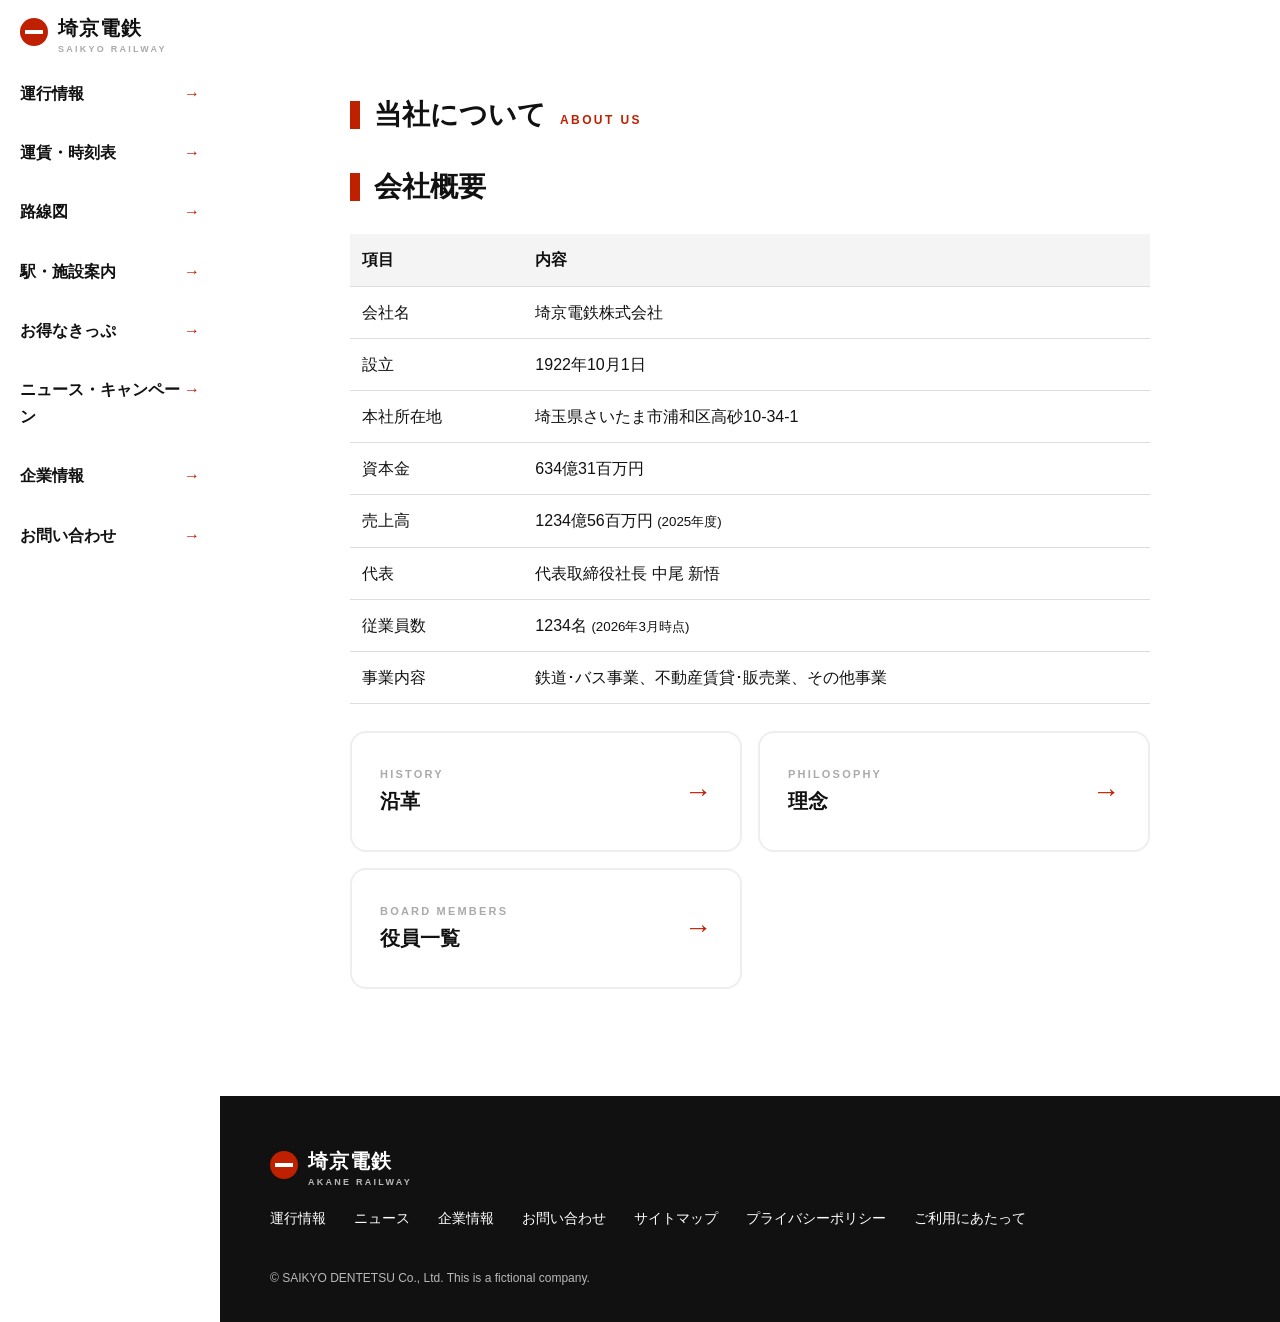
==== company-overview.html @ 90a04825 "add history" ====
<!DOCTYPE html>
<html lang="ja">

<head>
    <meta charset="UTF-8">
    <meta name="viewport" content="width=device-width, initial-scale=1, viewport-fit=cover">
    <meta name="robots" content="noindex, nofollow">
    <title>埼京電鉄 | SAIKYO RAILWAY</title>
    <link rel="stylesheet" href="style.css">
</head>

<style>
</style>

<body>
    <header>
        <a href="index.html" class="logo"><i></i>
            <div>埼京電鉄<small>SAIKYO RAILWAY</small></div>
        </a>
        <button class="burger" id="burger" aria-label="メニュー" aria-expanded="false"
            aria-controls="menu"><span></span><span></span><span></span></button>
    </header>

    <nav id="menu" aria-label="メインメニュー">
        <a href="#info">運行情報</a>
        <a href="#info">運賃・時刻表</a>
        <a href="#info">路線図</a>
        <a href="#info">駅・施設案内</a>
        <a href="#info">お得なきっぷ</a>
        <a href="#news">ニュース・キャンペーン</a>
        <a href="#company">企業情報</a>
        <a href="#footer">お問い合わせ</a>
    </nav>

    <main id="top">
        <br>
        <section id="company">
            <h2>当社について<span>ABOUT US</span></h2>
            <h2>会社概要</h2>

            <table>
                <thead>
                    <tr>
                        <th>項目</th>
                        <th>内容</th>
                    </tr>
                </thead>
                <tbody>
                    <tr>
                        <td>会社名</td>
                        <td>埼京電鉄株式会社</td>
                    </tr>
                    <tr>
                        <td>設立</td>
                        <td>1922年10月1日</td>
                    </tr>
                    <tr>
                        <td>本社所在地</td>
                        <td>埼玉県さいたま市浦和区高砂10-34-1</td>
                    </tr>
                    <tr>
                        <td>資本金</td>
                        <td>634億31百万円</td>
                    </tr>
                    <tr>
                        <td>売上高</td>
                        <td>1234億56百万円 <small>(2025年度)</small></td>
                    </tr>
                    <tr>
                        <td>代表</td>
                        <td>代表取締役社長 中尾 新悟</td>
                    </tr>
                    <tr>
                        <td>従業員数</td>
                        <td>1234名 <small>(2026年3月時点)</small></td>
                    </tr>
                    <tr>
                        <td>事業内容</td>
                        <td>鉄道･バス事業、不動産賃貸･販売業、その他事業</td>
                    </tr>
                </tbody>
            </table>

            <br>
            <div class="big">
                <a href="history.html">
                    <div><small>HISTORY</small>沿革</div>
                </a>
                <a href="#">
                    <div><small>PHILOSOPHY</small>理念</div>
                </a>
                <a href="#">
                    <div><small>BOARD MEMBERS</small>役員一覧</div>
                </a>
            </div>
            <br>
        </section>
    </main>

    <footer id="footer">
        <a href="#top" class="logo"><i></i>
            <div>埼京電鉄<small style="color:inherit;opacity:.7">AKANE RAILWAY</small></div>
        </a>
        <div class="fl">
            <a href="#info">運行情報</a><a href="#news">ニュース</a><a href="#company">企業情報</a><a href="#footer">お問い合わせ</a><a
                href="#footer">サイトマップ</a><a href="#footer">プライバシーポリシー</a><a href="#footer">ご利用にあたって</a>
        </div>
        <small>© SAIKYO DENTETSU Co., Ltd. This is a fictional company.</small>
    </footer>

    <script>
        const $ = s => document.querySelector(s), $$ = s => [...document.querySelectorAll(s)];
        // menu
        const burger = $('#burger'), menu = $('#menu');
        burger.onclick = () => { const o = menu.classList.toggle('open'); burger.setAttribute('aria-expanded', o) };
        $$('#menu a').forEach(a => a.onclick = () => { menu.classList.remove('open'); burger.setAttribute('aria-expanded', false) });
    </script>
</body>

</html>
---- style.css ----
:root {
    --bg: #fff;
    --fg: #111;
    --sub: #aaa;
    --line: #eee;
    --soft: #eee;
    --ac: #be2000;
    --gap: 50px;
    --hh: 64px;
    --nw: 220px;
    box-sizing: border-box
}

/*@media (prefers-color-scheme:dark) {
    :root:not([data-theme="light"]) {
        --bg: #111;
        --fg: #fff;
        --sub: #bbb;
        --line: #333;
        --soft: #222;BE2000
    }
}
*/

:root[data-theme="dark"] {
    --bg: #111;
    --fg: #fff;
    --sub: #aaa;
    --line: #fff;
    --soft: #222
}

*,
*::before,
*::after {
    box-sizing: border-box;
    margin: 0;
    padding: 0
}

html {
    scroll-behavior: smooth;
    scroll-padding-top: calc(var(--hh) + env(safe-area-inset-top, 0px) + 8px);
    height: auto
}

body {
    font-family: "Hiragino Sans", "Noto Sans JP", "Yu Gothic", Meiryo, sans-serif;
    background: var(--bg);
    color: var(--fg);
    line-height: 1.7;
    padding-bottom: env(safe-area-inset-bottom, 0px)
}

a {
    color: inherit;
    text-decoration: none
}

ul {
    list-style: none
}

button {
    font: inherit;
    color: inherit;
    background: none;
    border: 0;
    cursor: pointer
}

/* header */
header {
    position: fixed;
    top: 0;
    left: 0;
    right: 0;
    z-index: 30;
    height: calc(var(--hh) + env(safe-area-inset-top, 0px));
    padding: env(safe-area-inset-top, 0px) 20px 0;
    background: #ffffffcc;
    display: flex;
    align-items: center;
    justify-content: space-between;
    backdrop-filter: blur(2px);
}

.logo {
    display: flex;
    align-items: center;
    gap: 10px;
    font-weight: 900;
    font-size: 20px;
    letter-spacing: .05em
}

.logo i {
    width: 28px;
    height: 28px;
    border-radius: 50%;
    background: var(--ac);
    position: relative;
    display: block
}

.logo i::after {
    content: "";
    position: absolute;
    left: 5px;
    right: 5px;
    top: 12px;
    height: 4px;
    background: #fff
}

.logo small {
    display: block;
    font-size: 9px;
    letter-spacing: .25em;
    color: var(--sub);
    font-weight: 700;
    line-height: 1
}

.burger {
    display: none;
    width: 44px;
    height: 44px;
    position: relative
}

.burger span {
    position: absolute;
    left: 10px;
    right: 10px;
    height: 3px;
    background: var(--fg);
    transition: .25s
}

.burger span:nth-child(1) {
    top: 14px
}

.burger span:nth-child(2) {
    top: 21px
}

.burger span:nth-child(3) {
    top: 28px
}

.burger[aria-expanded="true"] span:nth-child(1) {
    top: 21px;
    transform: rotate(45deg)
}

.burger[aria-expanded="true"] span:nth-child(2) {
    opacity: 0
}

.burger[aria-expanded="true"] span:nth-child(3) {
    top: 21px;
    transform: rotate(-45deg)
}

/* menu */
nav {
    position: fixed;
    top: calc(var(--hh) + env(safe-area-inset-top, 0px));
    left: 0;
    bottom: 0;
    width: var(--nw);
    background: #ffffffcc;
    overflow-y: auto;
    z-index: 20;
    backdrop-filter: blur(2px);
}

nav a {
    display: flex;
    justify-content: space-between;
    padding: 16px 20px;
    font-weight: 700;
}

nav a::after {
    content: "→";
    color: var(--ac)
}

nav a:hover {
    background: var(--fg);
    color: var(--bg)
}

main {
    margin-left: var(--nw);
    padding-top: calc(var(--hh) + env(safe-area-inset-top, 0px))
}

section {
    padding: 0 var(--gap) 80px;
    max-width: 900px;
    margin: 0 auto;
}

h2 {
    font-size: 28px;
    font-weight: 900;
    display: flex;
    align-items: baseline;
    gap: 14px;
    margin-bottom: 24px
}

h2 span {
    font-size: 12px;
    letter-spacing: .2em;
    color: var(--ac)
}

h2::before {
    content: "";
    width: 10px;
    height: 28px;
    background: var(--ac);
    align-self: center
}

/* hero */
.hero {
    margin: 0 50px 50px 50px;
    aspect-ratio: 21/9;
    min-height: 200px;
    border-radius: 24px;
    overflow: hidden;
    position: relative;
    background: var(--soft)
}

.slide {
    position: absolute;
    inset: 0;
    opacity: 0;
    transition: opacity .8s;
    display: flex;
    flex-direction: column;
    justify-content: flex-end;
    padding: 32px;
    color: #fff
}

.slide.on {
    opacity: 1
}

.slide b {
    font-size: clamp(20px, 3.4vw, 44px);
    line-height: 1.3;
    position: relative;
    z-index: 1
}

.slide em {
    font-style: normal;
    font-size: 12px;
    letter-spacing: .3em;
    position: relative;
    z-index: 1
}

.slide:nth-child(1) {
    background: linear-gradient(135deg, #222, #666)
}

.slide:nth-child(2) {
    background: linear-gradient(135deg, #444, #999)
}

.slide:nth-child(3) {
    background: linear-gradient(135deg, #111, #555)
}

.slide:nth-child(4) {
    background: linear-gradient(135deg, #333, #888)
}

.slide::before {
    content: "";
    position: absolute;
    left: 0;
    right: 0;
    bottom: 0;
    height: 22%;
    background: repeating-linear-gradient(90deg, rgba(255, 255, 255, .18) 0 40px, transparent 40px 80px)
}

.slide::after {
    content: "";
    position: absolute;
    left: 0;
    top: 40%;
    width: 100%;
    height: 10px;
    background: var(--ac)
}

.dots {
    position: absolute;
    right: 20px;
    bottom: 16px;
    display: flex;
    gap: 8px;
    z-index: 2
}

.dots i {
    width: 10px;
    height: 10px;
    border-radius: 50%;
    background: rgba(255, 255, 255, .5)
}

.dots i.on {
    background: #fff
}

/* tabs */
.tabs {
    display: flex;
    margin-bottom: 10px;
    overflow: hidden;
    width: fit-content;
    gap: 10px;
}

.tabs button {
    padding: 10px 36px;
    font-weight: 900;
    border: 2px solid var(--line);
    border-radius: 27px;
    transition: 150ms;
}

.tabs button[aria-selected="true"] {
    background: var(--ac);
    color: var(--bg);
    border: 2px solid var(--ac);
    border-radius: 16px;
}

.bento {
    display: grid;
    grid-template-columns: 1.2fr 1fr;
    grid-template-areas: "st nt" "lk nt";
    gap: 16px
}

.card {
    border: 2px solid var(--line);
    border-radius: 16px;
    padding: 24px
}

.card h3 {
    font-size: 16px;
    font-weight: 900;
    margin-bottom: 14px;
    display: flex;
    align-items: center;
    gap: 8px
}

.card h3::before {
    content: "";
    width: 8px;
    height: 8px;
    background: var(--ac);
    border-radius: 50%
}

.st {
    grid-area: st
}

.lk {
    grid-area: lk
}

.nt {
    grid-area: nt
}

.stat li {
    display: flex;
    align-items: center;
    gap: 14px;
    padding: 10px 0;
    border-bottom: 1px solid var(--soft)
}

.stat li:last-child {
    border: 0
}

.mark {
    width: 36px;
    height: 36px;
    border-radius: 50%;
    display: grid;
    place-items: center;
    font-weight: 900;
    font-size: 20px;
    flex: none;
    border: 2px solid var(--line);
    color:#fff
}

.mark.ok {
    background: #1dccc3;
    border-color: #1dccc3;
}

.mark.warn {
    background: #f09a2a;
    border-color: #f09a2a;
}

.mark.ng {
    background: var(--fg);
    border-color: var(--fg);
}

.stat small {
    color: var(--sub);
    margin-left: auto;
    font-size: 12px;
    text-align: right
}

.links {
    display: grid;
    grid-template-columns: repeat(2, 1fr);
    gap: 10px
}

.links a {
    border: 2px solid var(--line);
    border-radius: 12px;
    padding: 14px;
    font-weight: 700;
    display: flex;
    justify-content: space-between
}

.links a::after {
    content: "→";
    color: var(--ac)
}

.links a:hover {
    background: var(--fg);
    color: var(--bg)
}

.nt li a {
    display: block;
    padding: 12px 0;
    border-bottom: 1px solid var(--soft);
    font-size: 14px
}

.nt li a:hover {
    color: var(--ac)
}

.nt time {
    display: block;
    font-size: 11px;
    color: var(--sub)
}

/* news */
.filter {
    display: flex;
    flex-wrap: wrap;
    gap: 8px;
    margin-bottom: 20px
}

.filter button {
    border: 2px solid var(--line);
    border-radius: 20px;
    padding: 6px 18px;
    font-weight: 700;
    font-size: 14px;
    transition: 150ms;
}

.filter button[aria-pressed="true"] {
    background: var(--ac);
    border-color: var(--ac);
    color: #fff;
    border-radius: 12px;
}

.feed {
    border: 2px solid var(--line);
    border-radius: 16px;
    height: fit-content;
    max-height: 90vh;
    overflow-x: hidden
}

.post {
    display: flex;
    gap: 10px;
    padding: 18px 20px;
    border-bottom: 1px solid var(--line)
}

.post:last-child {
    border: 0
}

.post img{
    width: 100%;
    max-width: 400px;
    max-height: 400px;
    margin: 10px 0 0;
    border-radius: 10px;
}
.post a{
    border-bottom:var(--ac) solid 2px;
}

.av {
    width: 35px;
    height: 35px;
    border-radius: 999px;
    background: var(--soft);
    color: var(--bg);
    display: grid;
    place-items: center;
    font-weight: 900;
    flex: none
}

.pb {
    min-width: 0;
    flex: 1
}

.pn {
    font-size: 14px
}

.pn b {
    margin-right: 6px;
    color: var(--ac);
}

.pn span {
    color: var(--sub);
    font-size: 12px
}

.pt {
    margin: 4px 0 8px;
    overflow-wrap: anywhere
}

.tag {
    display: inline-block;
    font-size: 11px;
    font-weight: 700;
    border: 1.5px solid var(--ac);
    color: var(--ac);
    border-radius: 4px;
    padding: 0 8px
}

.post[hidden] {
    display: none
}

/* company */
.co-img {
    aspect-ratio: 21/9;
    min-height: 180px;
    border-radius: 24px;
    background: linear-gradient(135deg, #111, #555);
    position: relative;
    overflow: hidden;
    margin-bottom: 32px
}

.co-img::before {
    content: "COMPANY IMAGE";
    position: absolute;
    left: 24px;
    bottom: 16px;
    color: #fff;
    font-size: 12px;
    letter-spacing: .3em
}

.co-img::after {
    content: "";
    position: absolute;
    right: -40px;
    top: -40px;
    width: 220px;
    height: 220px;
    border-radius: 50%;
    background: var(--ac)
}

.catch {
    font-size: clamp(28px, 4.6vw, 56px);
    font-weight: 900;
    line-height: 1.3;
    margin-bottom: 16px
}

.catch em {
    font-style: normal;
    color: var(--ac)
}

.desc {
    max-width: 680px;
    color: var(--sub);
    margin-bottom: 32px
}

.big {
    display: grid;
    grid-template-columns: repeat(2, 1fr);
    gap: 16px
}

.big a {
    border: 2px solid var(--line);
    border-radius: 16px;
    padding: 32px 28px;
    font-size: 20px;
    font-weight: 900;
    display: flex;
    justify-content: space-between;
    align-items: center
}

.big a small {
    display: block;
    font-size: 11px;
    letter-spacing: .2em;
    color: var(--sub)
}

.big a::after {
    content: "→";
    color: var(--ac);
    font-size: 28px
}

.big a:hover {
    background: var(--fg);
    color: var(--bg)
}

.big a:hover small {
    color: var(--bg)
}

footer {
    margin-left: var(--nw);
    background: var(--fg);
    color: var(--bg);
    padding: 48px var(--gap) 32px
}

footer .fl {
    display: flex;
    flex-wrap: wrap;
    gap: 12px 28px;
    margin: 20px 0 32px;
    font-size: 14px
}

footer .fl a:hover {
    color: var(--ac)
}

footer small {
    opacity: .7;
    font-size: 12px
}

@media (max-width:900px) {
    :root {
        --gap: 20px;
        --nw: 0px
    }

    .burger {
        display: block
    }

    nav {
        width: 100%;
        transform: translateX(-100%);
        transition: transform .3s;
        border-right: 0
    }

    nav.open {
        transform: none
    }

    .bento {
        grid-template-columns: 1fr;
        grid-template-areas: "st" "lk" "nt"
    }

    .big {
        grid-template-columns: 1fr
    }

    .hero {
        aspect-ratio: 1/1;
        margin: 0 0 20px 0;
        border-radius: 0;
    }

    .co-img {
        aspect-ratio: 16/10
    }

    .slide {
        padding: 20px
    }

    h2 {
        font-size: 24px
    }
}




/*table*/
table {
    width: 100%;
    border-collapse: collapse;
    font-family: sans-serif;
}

th, td {
    padding: 12px;
    text-align: left;
    border-bottom: 1px solid #ddd;
}

th {
    background-color: #f4f4f4;
    font-weight: bold;
}
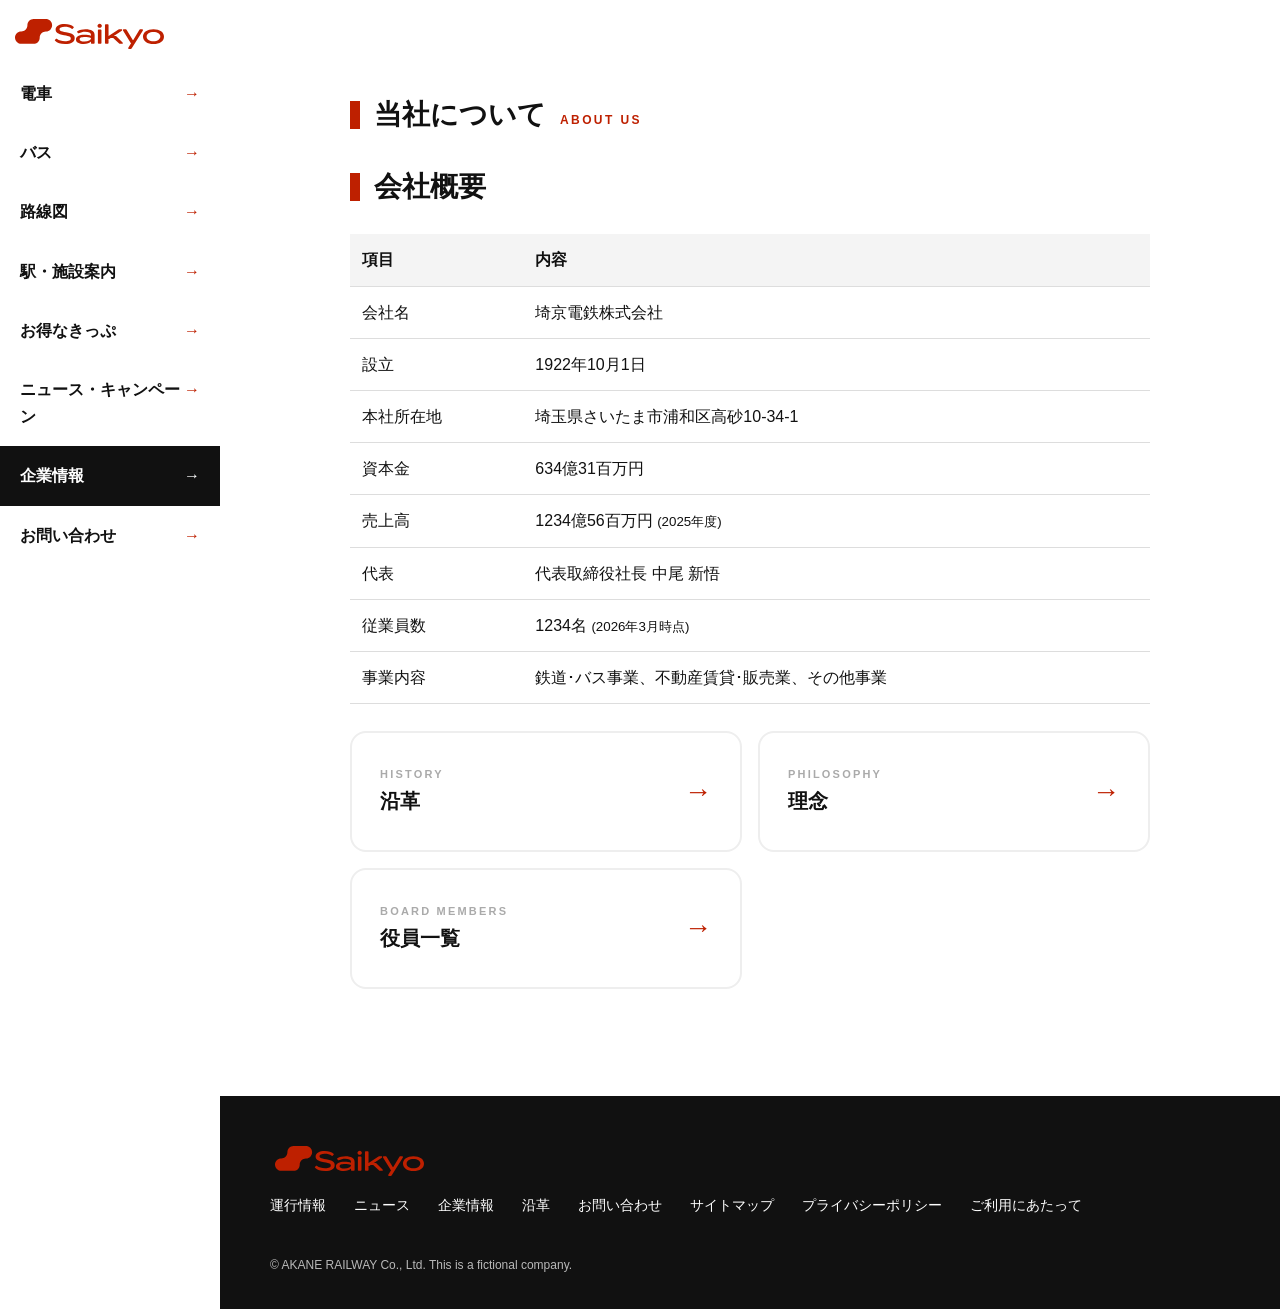
==== commit 828dbefa: "修正" ====
--- a/company-overview.html
+++ b/company-overview.html
@@ -13,25 +13,6 @@
 </style>
 
 <body>
-    <header>
-        <a href="index.html" class="logo"><i></i>
-            <div>埼京電鉄<small>SAIKYO RAILWAY</small></div>
-        </a>
-        <button class="burger" id="burger" aria-label="メニュー" aria-expanded="false"
-            aria-controls="menu"><span></span><span></span><span></span></button>
-    </header>
-
-    <nav id="menu" aria-label="メインメニュー">
-        <a href="#info">運行情報</a>
-        <a href="#info">運賃・時刻表</a>
-        <a href="#info">路線図</a>
-        <a href="#info">駅・施設案内</a>
-        <a href="#info">お得なきっぷ</a>
-        <a href="#news">ニュース・キャンペーン</a>
-        <a href="#company">企業情報</a>
-        <a href="#footer">お問い合わせ</a>
-    </nav>
-
     <main id="top">
         <br>
         <section id="company">
@@ -97,23 +78,11 @@
         </section>
     </main>
 
-    <footer id="footer">
-        <a href="#top" class="logo"><i></i>
-            <div>埼京電鉄<small style="color:inherit;opacity:.7">AKANE RAILWAY</small></div>
-        </a>
-        <div class="fl">
-            <a href="#info">運行情報</a><a href="#news">ニュース</a><a href="#company">企業情報</a><a href="#footer">お問い合わせ</a><a
-                href="#footer">サイトマップ</a><a href="#footer">プライバシーポリシー</a><a href="#footer">ご利用にあたって</a>
-        </div>
-        <small>© SAIKYO DENTETSU Co., Ltd. This is a fictional company.</small>
-    </footer>
+    <div id="site-header"></div>
+    <div id="site-footer"></div>
+    <script src="components.js"></script>
 
     <script>
-        const $ = s => document.querySelector(s), $$ = s => [...document.querySelectorAll(s)];
-        // menu
-        const burger = $('#burger'), menu = $('#menu');
-        burger.onclick = () => { const o = menu.classList.toggle('open'); burger.setAttribute('aria-expanded', o) };
-        $$('#menu a').forEach(a => a.onclick = () => { menu.classList.remove('open'); burger.setAttribute('aria-expanded', false) });
     </script>
 </body>
 
--- a/style.css
+++ b/style.css
@@ -77,12 +77,12 @@
     right: 0;
     z-index: 30;
     height: calc(var(--hh) + env(safe-area-inset-top, 0px));
-    padding: env(safe-area-inset-top, 0px) 20px 0;
+    padding: env(safe-area-inset-top, 0px) 10px 0;
     background: #ffffffcc;
     display: flex;
     align-items: center;
     justify-content: space-between;
-    backdrop-filter: blur(2px);
+    backdrop-filter: blur(3px);
 }
 
 .logo {
@@ -122,6 +122,11 @@
     line-height: 1
 }
 
+.logo img{
+    height: 30px;
+    transform: translate(5px,2px);
+}
+
 .burger {
     display: none;
     width: 44px;
@@ -135,19 +140,17 @@
     right: 10px;
     height: 3px;
     background: var(--fg);
-    transition: .25s
+    transition: .25s;
+    border-radius: 10px;
 }
 
 .burger span:nth-child(1) {
-    top: 14px
+    top: 16px;
 }
 
 .burger span:nth-child(2) {
-    top: 21px
-}
-
-.burger span:nth-child(3) {
-    top: 28px
+    top: 26px;
+    width: 15px;
 }
 
 .burger[aria-expanded="true"] span:nth-child(1) {
@@ -156,12 +159,9 @@
 }
 
 .burger[aria-expanded="true"] span:nth-child(2) {
-    opacity: 0
-}
-
-.burger[aria-expanded="true"] span:nth-child(3) {
     top: 21px;
-    transform: rotate(-45deg)
+    transform: rotate(-45deg);
+    width: 24px;
 }
 
 /* menu */
@@ -174,7 +174,7 @@
     background: #ffffffcc;
     overflow-y: auto;
     z-index: 20;
-    backdrop-filter: blur(2px);
+    backdrop-filter: blur(3px);
 }
 
 nav a {
@@ -248,11 +248,18 @@
     flex-direction: column;
     justify-content: flex-end;
     padding: 32px;
-    color: #fff
+    color: #fff;
 }
 
 .slide.on {
-    opacity: 1
+    opacity: 1;
+}
+
+.slide img{
+    width: 100%;
+    position: absolute;
+    top: 0;
+    left: 0;
 }
 
 .slide b {
@@ -287,23 +294,14 @@
 }
 
 .slide::before {
+    z-index: 1;
     content: "";
     position: absolute;
     left: 0;
     right: 0;
     bottom: 0;
-    height: 22%;
-    background: repeating-linear-gradient(90deg, rgba(255, 255, 255, .18) 0 40px, transparent 40px 80px)
-}
-
-.slide::after {
-    content: "";
-    position: absolute;
-    left: 0;
-    top: 40%;
-    width: 100%;
-    height: 10px;
-    background: var(--ac)
+    height: 180px;
+    background: repeating-linear-gradient(0deg, #00000093, #00000000)
 }
 
 .dots {
@@ -340,7 +338,7 @@
     font-weight: 900;
     border: 2px solid var(--line);
     border-radius: 27px;
-    transition: 150ms;
+    transition: 200ms;
 }
 
 .tabs button[aria-selected="true"] {
@@ -495,7 +493,7 @@
     padding: 6px 18px;
     font-weight: 700;
     font-size: 14px;
-    transition: 150ms;
+    transition: 200ms;
 }
 
 .filter button[aria-pressed="true"] {
@@ -745,6 +743,11 @@
     h2 {
         font-size: 24px
     }
+
+    .slide img{
+        height: 100%;
+        width: auto;
+    }
 }
 
 
@@ -766,4 +769,7 @@
 th {
     background-color: #f4f4f4;
     font-weight: bold;
-}+}
+
+nav a.current{background:var(--fg);color:var(--bg)}
+nav a.current::after{color:var(--bg)}
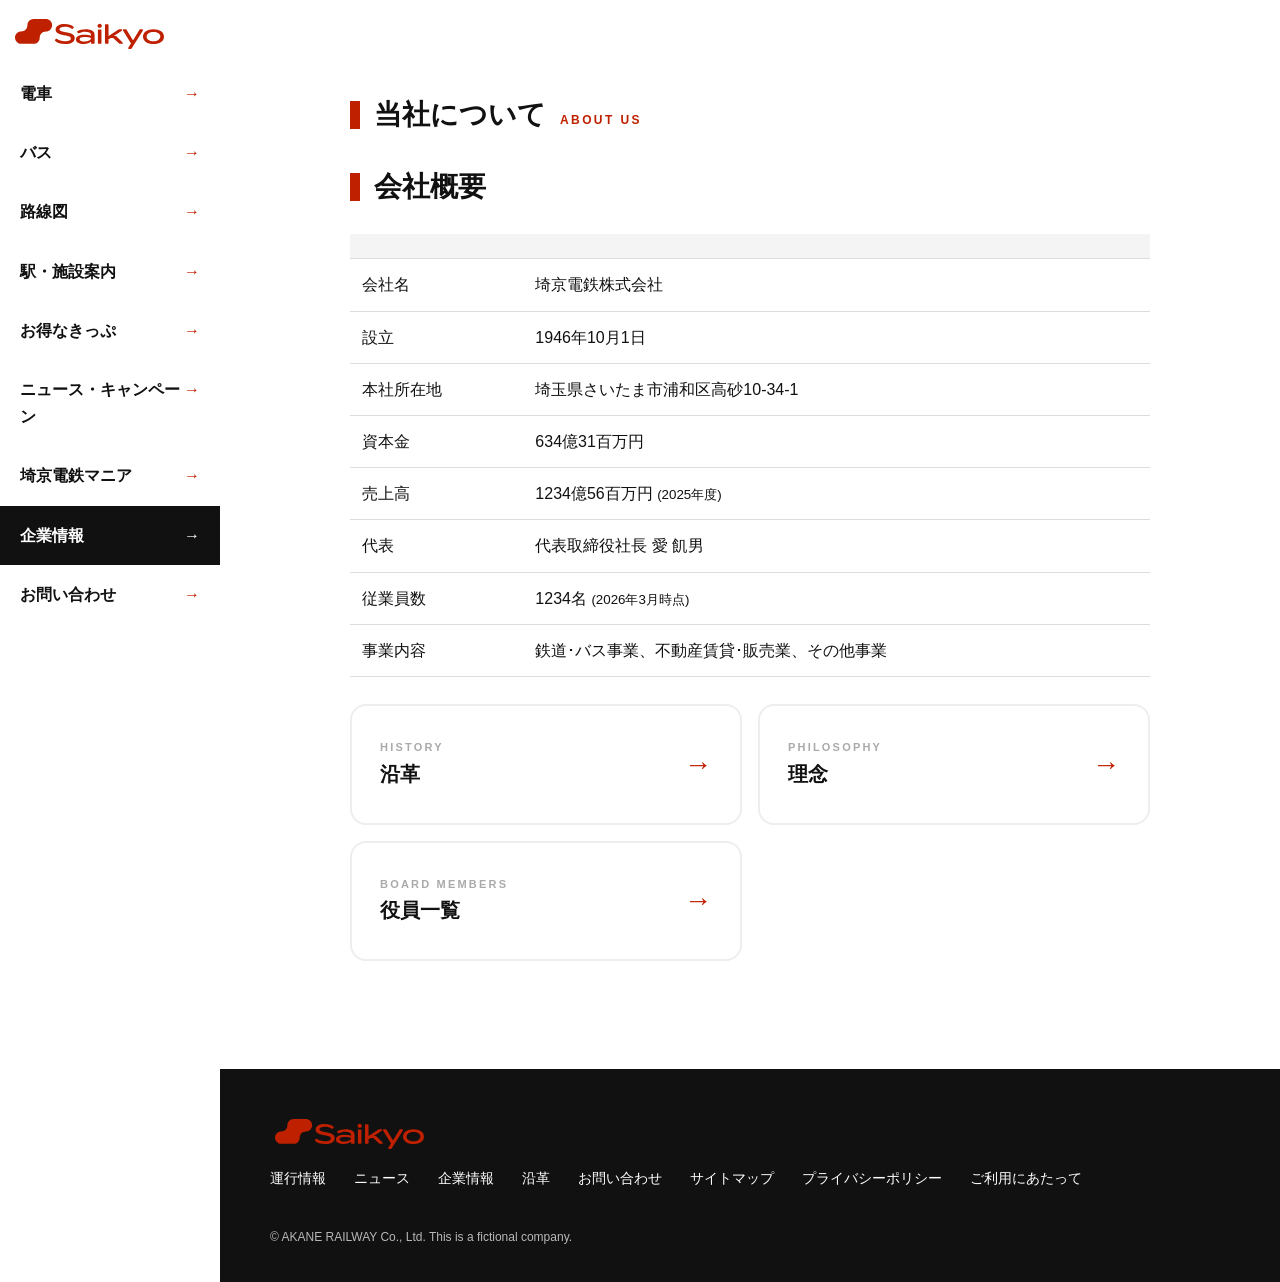
==== commit f62855e0: "a" ====
--- a/company-overview.html
+++ b/company-overview.html
@@ -22,8 +22,8 @@
             <table>
                 <thead>
                     <tr>
-                        <th>項目</th>
-                        <th>内容</th>
+                        <th></th>
+                        <th></th>
                     </tr>
                 </thead>
                 <tbody>
@@ -33,7 +33,7 @@
                     </tr>
                     <tr>
                         <td>設立</td>
-                        <td>1922年10月1日</td>
+                        <td>1946年10月1日</td>
                     </tr>
                     <tr>
                         <td>本社所在地</td>
@@ -49,7 +49,7 @@
                     </tr>
                     <tr>
                         <td>代表</td>
-                        <td>代表取締役社長 中尾 新悟</td>
+                        <td>代表取締役社長 愛 飢男</td>
                     </tr>
                     <tr>
                         <td>従業員数</td>
--- a/style.css
+++ b/style.css
@@ -76,13 +76,12 @@
     left: 0;
     right: 0;
     z-index: 30;
-    height: calc(var(--hh) + env(safe-area-inset-top, 0px));
+    height: 64px;
     padding: env(safe-area-inset-top, 0px) 10px 0;
-    background: #ffffffcc;
+    background: var(--bg);
     display: flex;
     align-items: center;
     justify-content: space-between;
-    backdrop-filter: blur(3px);
 }
 
 .logo {
@@ -122,9 +121,9 @@
     line-height: 1
 }
 
-.logo img{
+.logo img {
     height: 30px;
-    transform: translate(5px,2px);
+    transform: translate(5px, 2px);
 }
 
 .burger {
@@ -167,14 +166,13 @@
 /* menu */
 nav {
     position: fixed;
-    top: calc(var(--hh) + env(safe-area-inset-top, 0px));
+    top: 0;
     left: 0;
     bottom: 0;
     width: var(--nw);
-    background: #ffffffcc;
+    background: var(--bg);
     overflow-y: auto;
     z-index: 20;
-    backdrop-filter: blur(3px);
 }
 
 nav a {
@@ -182,6 +180,8 @@
     justify-content: space-between;
     padding: 16px 20px;
     font-weight: 700;
+    position: relative;
+    top: 64px;
 }
 
 nav a::after {
@@ -255,7 +255,7 @@
     opacity: 1;
 }
 
-.slide img{
+.slide img {
     width: 100%;
     position: absolute;
     top: 0;
@@ -328,24 +328,23 @@
 .tabs {
     display: flex;
     margin-bottom: 10px;
+    border-radius: 999px;
     overflow: hidden;
     width: fit-content;
-    gap: 10px;
+    gap: 4px;
 }
 
 .tabs button {
     padding: 10px 36px;
     font-weight: 900;
-    border: 2px solid var(--line);
-    border-radius: 27px;
+    border-radius: 10px;
     transition: 200ms;
+    background-color: var(--line);
 }
 
 .tabs button[aria-selected="true"] {
-    background: var(--ac);
+    background: var(--fg);
     color: var(--bg);
-    border: 2px solid var(--ac);
-    border-radius: 16px;
 }
 
 .bento {
@@ -412,7 +411,7 @@
     font-size: 20px;
     flex: none;
     border: 2px solid var(--line);
-    color:#fff
+    color: #fff
 }
 
 .mark.ok {
@@ -497,8 +496,8 @@
 }
 
 .filter button[aria-pressed="true"] {
-    background: var(--ac);
-    border-color: var(--ac);
+    background: var(--fg);
+    border-color: var(--fg);
     color: #fff;
     border-radius: 12px;
 }
@@ -522,15 +521,16 @@
     border: 0
 }
 
-.post img{
+.post img {
     width: 100%;
     max-width: 400px;
     max-height: 400px;
     margin: 10px 0 0;
     border-radius: 10px;
 }
-.post a{
-    border-bottom:var(--ac) solid 2px;
+
+.post a {
+    border-bottom: var(--ac) solid 2px;
 }
 
 .av {
@@ -702,6 +702,19 @@
         --nw: 0px
     }
 
+    main {
+        padding-top: 0;
+    }
+
+    header {
+        top: 5px;
+        left: 5px;
+        right: 5px;
+        height: 50px;
+        border-radius: 16px;
+        box-shadow: #0000002b 0px 2px 10px;
+    }
+
     .burger {
         display: block
     }
@@ -744,7 +757,7 @@
         font-size: 24px
     }
 
-    .slide img{
+    .slide img {
         height: 100%;
         width: auto;
     }
@@ -760,7 +773,8 @@
     font-family: sans-serif;
 }
 
-th, td {
+th,
+td {
     padding: 12px;
     text-align: left;
     border-bottom: 1px solid #ddd;
@@ -771,5 +785,106 @@
     font-weight: bold;
 }
 
-nav a.current{background:var(--fg);color:var(--bg)}
-nav a.current::after{color:var(--bg)}+nav a.current {
+    background: var(--fg);
+    color: var(--bg)
+}
+
+nav a.current::after {
+    color: var(--bg)
+}
+
+
+
+.sp-grid {
+    display: grid;
+    grid-template-columns: repeat(3, 1fr);
+    gap: 20px
+}
+
+.sp-card {
+    display: block;
+    border: 2px solid var(--line);
+    border-radius: 16px;
+    overflow: hidden;
+    transition: transform .2s
+}
+
+.sp-card[hidden] {
+    display: none
+}
+
+.sp-card:hover {
+    transform: translateY(-4px)
+}
+
+.sp-img {
+    aspect-ratio: 4/3;
+    position: relative;
+    background: linear-gradient(135deg, #222, #777);
+    border-bottom: 2px solid var(--line)
+}
+
+.sp-card:nth-child(3n+2) .sp-img {
+    background: linear-gradient(135deg, #444, #aaa)
+}
+
+.sp-card:nth-child(3n) .sp-img {
+    background: linear-gradient(135deg, #111, #555)
+}
+
+.sp-img::after {
+    content: "";
+    position: absolute;
+    left: 0;
+    bottom: 0;
+    width: 40%;
+    height: 6px;
+    background: var(--ac);
+    transition: width .3s
+}
+
+.sp-card:hover .sp-img::after {
+    width: 100%
+}
+
+.sp-chip {
+    position: absolute;
+    left: 14px;
+    top: 14px;
+    background: var(--bg);
+    color: var(--fg);
+    border: 2px solid var(--line);
+    border-radius: 999px;
+    padding: 2px 14px;
+    font-size: 12px;
+    font-weight: 700
+}
+
+.sp-body {
+    padding: 18px 20px 22px
+}
+
+.sp-body small {
+    color: var(--ac);
+    font-weight: 700;
+    font-size: 12px;
+    letter-spacing: .1em
+}
+
+.sp-body h3 {
+    font-size: 18px;
+    font-weight: 900;
+    margin: 2px 0 6px
+}
+
+.sp-body p {
+    color: var(--sub);
+    font-size: 14px
+}
+
+@media (max-width:900px) {
+    .sp-grid {
+        grid-template-columns: 1fr
+    }
+}
